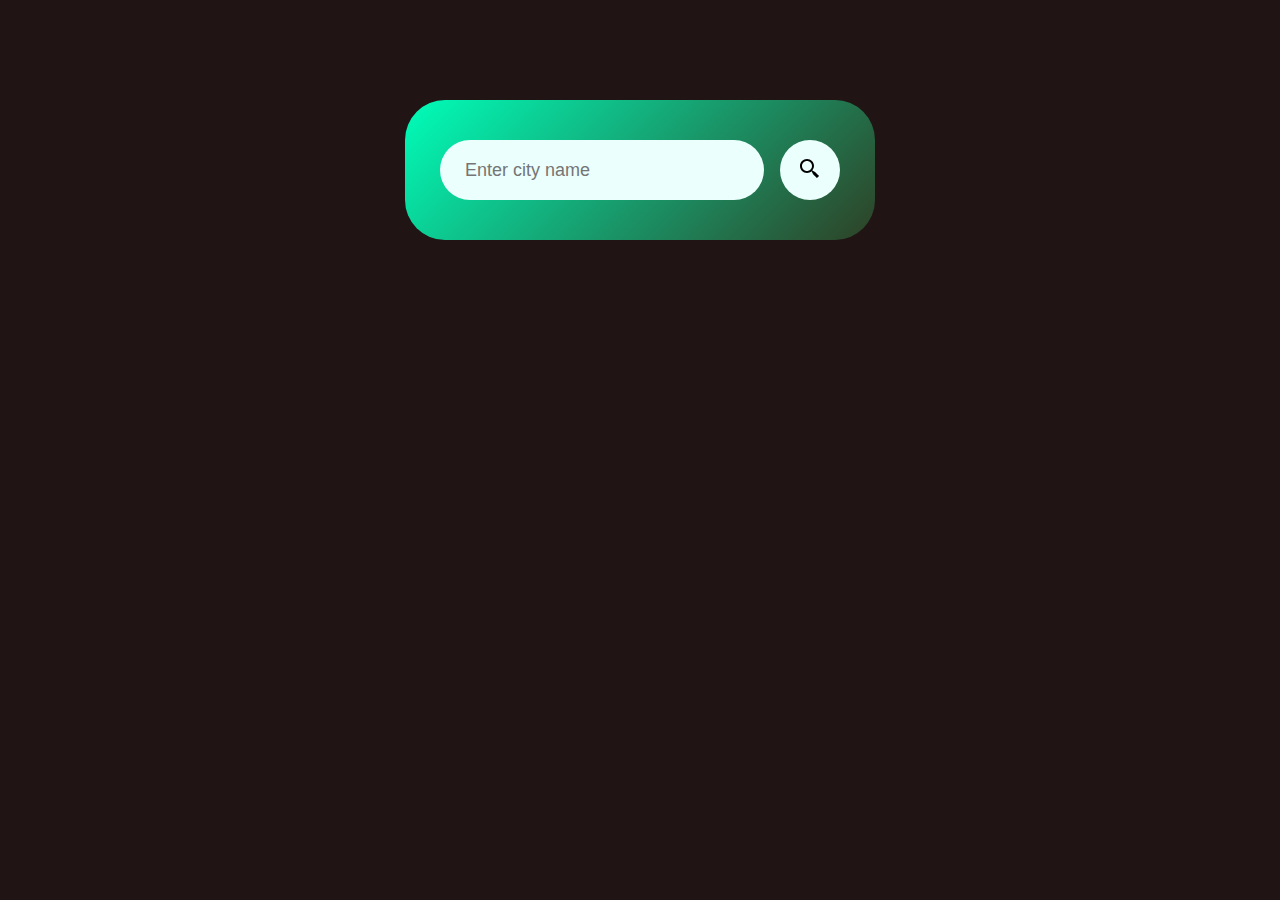
==== Weather App/index.html @ 80992bbb "Input & search added" ====
<!DOCTYPE html>
<html lang="en">
<head>
    <meta charset="UTF-8">
    <meta name="viewport" content="width=device-width, initial-scale=1.0">
    <title>Weather App</title>
    
    <link rel="stylesheet" href="style.css">
</head>
<body>
    <div class="card">
        <div class="search">
            <input type="text" placeholder="Enter city name" spellcheck="false">
            <button><img src="images/search.png" alt=""></button>
        </div>
    </div>
    
</body>
</html>
---- Weather App/style.css ----
*
{
    margin: 0;
    padding: 0;
    font-family: 'Poppins', sans-serif;
    box-sizing: border-box;
}
body
{

    background: #201414;
}
.card
{
    width: 90%;
    max-width: 470px;
    background: linear-gradient(135deg, #00feba, #5b54);
    color: #fff;
    margin: 100px auto 0;
    border-radius: 40px;
    padding: 40px 35px;
    text-align: center;
}
.search
{
    width: 100%;
    display: flex;
    align-items: center;
    justify-content: space-between;

}
.search input
{
    border: 0;
   outline: 0;
   background: #ebfffc;
   color: #555;
   padding: 10px 25px ;
   height: 60px;
   border-radius: 30px;
   flex: 1;
   margin-right: 16px;
   font-size: 18px;
   
}
.search button
{
    border: 0;
    outline: 0;
    background: #ebfffc;
    border-radius: 50%;
    width: 60px;
    height: 60px;
    cursor: pointer;
}
.search button
{
width: 60px;

}
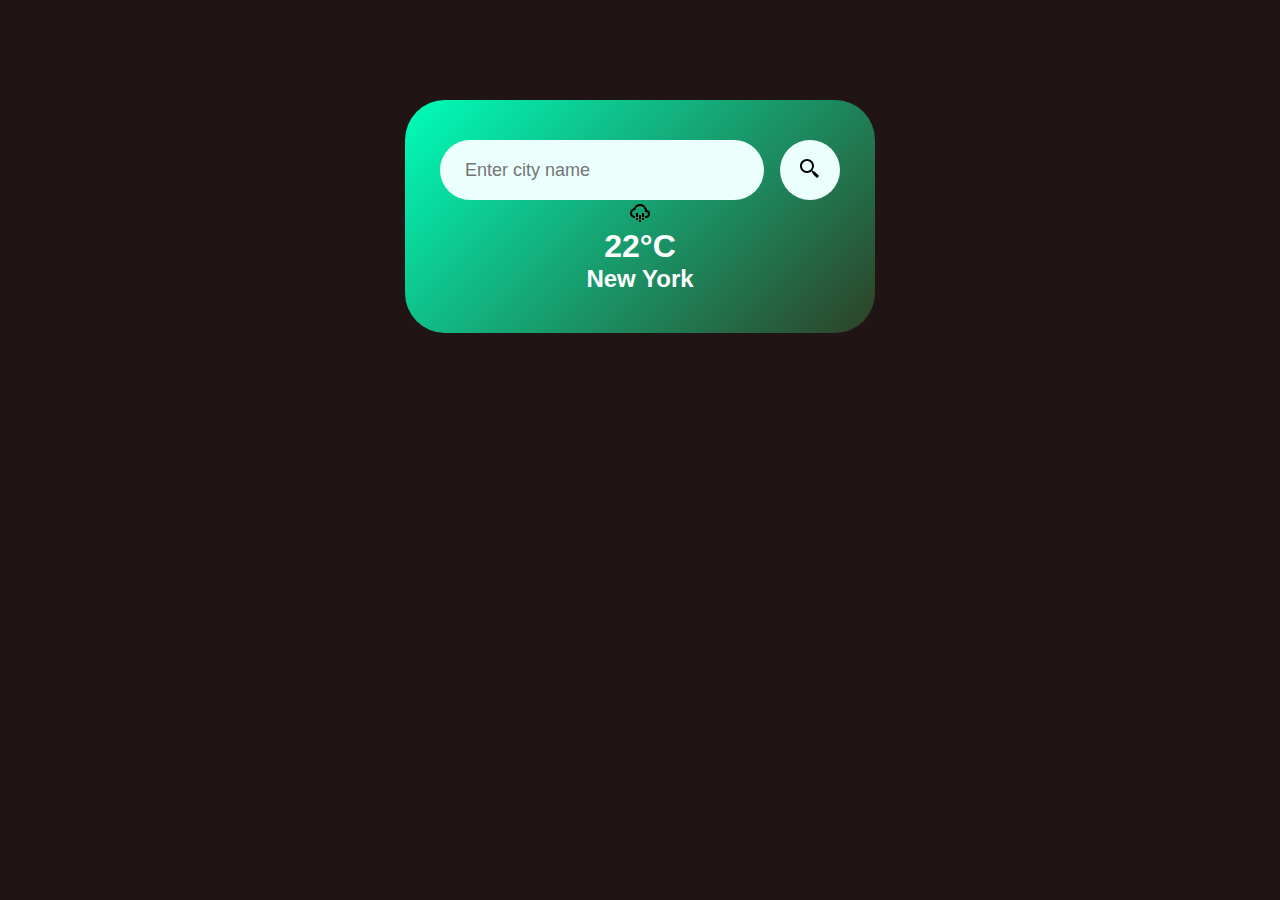
==== commit ad88bf9f: "City added" ====
--- a/Weather App/index.html
+++ b/Weather App/index.html
@@ -13,6 +13,11 @@
             <input type="text" placeholder="Enter city name" spellcheck="false">
             <button><img src="images/search.png" alt=""></button>
         </div>
+        <div class="weather">
+            <img src="images/rain.png" class="weather-icon">
+            <h1 class="temp">22°C</h1>
+            <h2 class="city">New York</h2>
+        </div>
     </div>
     
 </body>
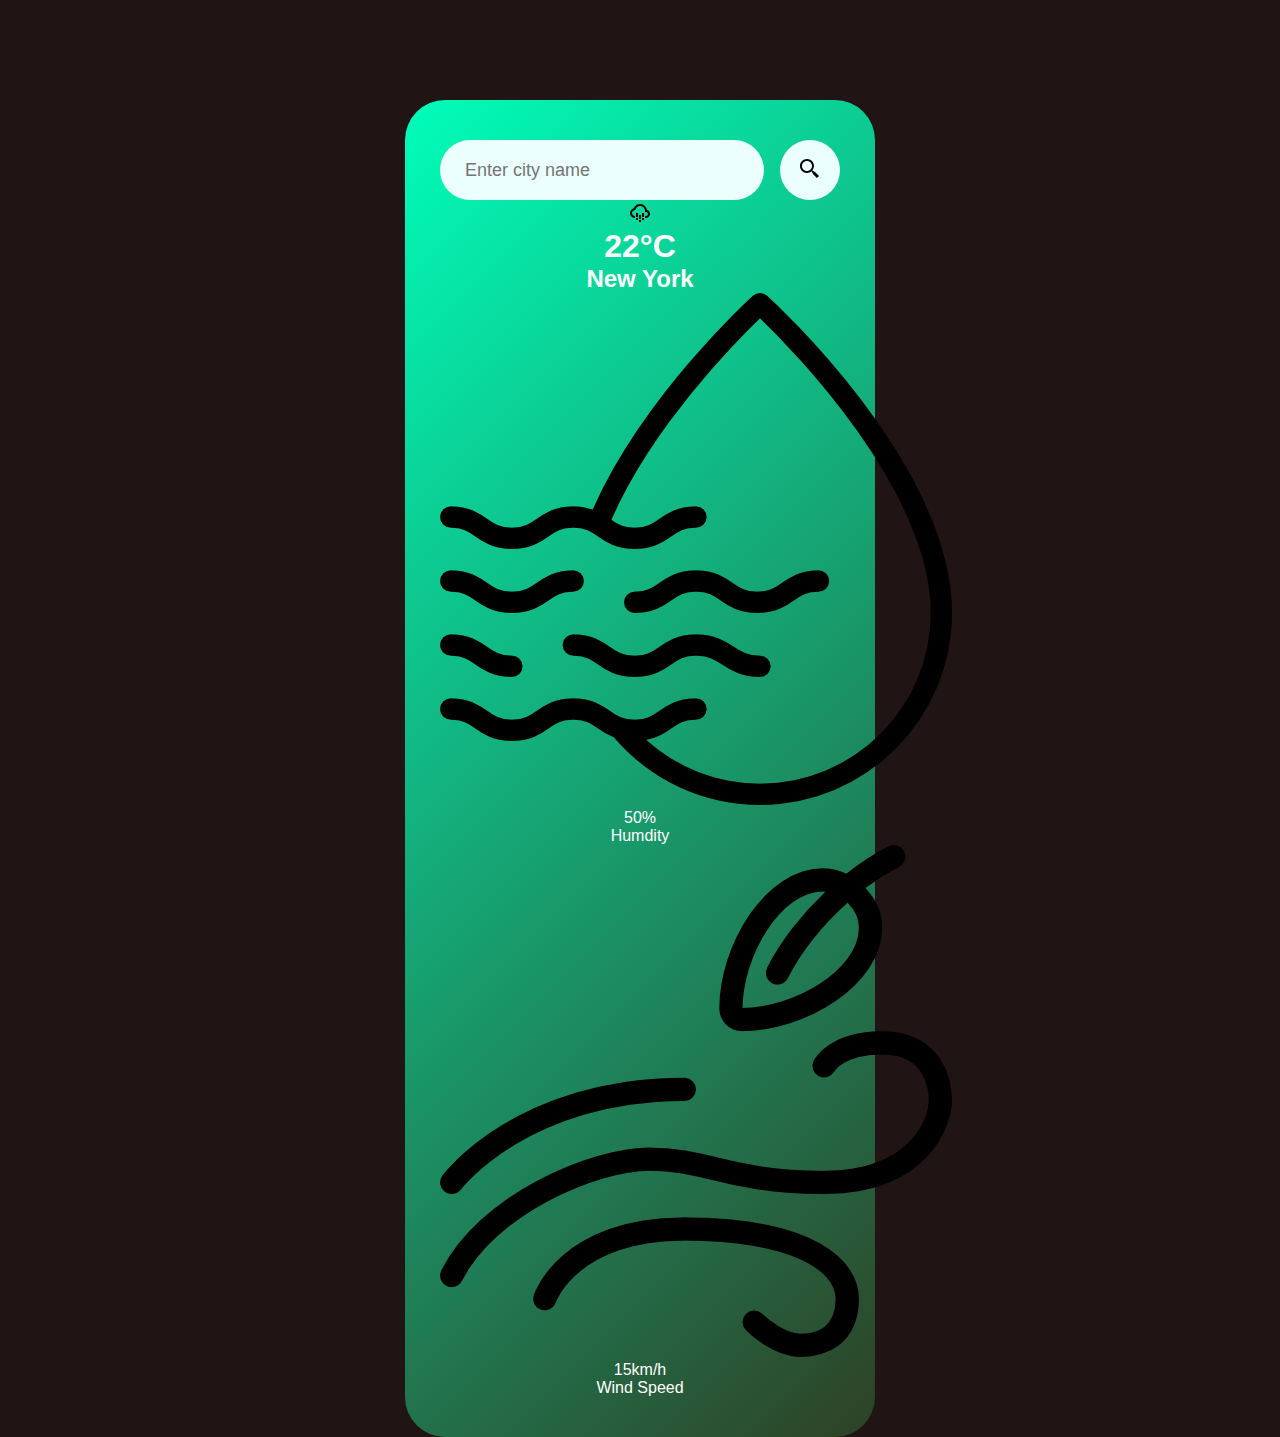
==== commit c52b5170: "Icons added" ====
--- a/Weather App/index.html
+++ b/Weather App/index.html
@@ -17,6 +17,22 @@
             <img src="images/rain.png" class="weather-icon">
             <h1 class="temp">22°C</h1>
             <h2 class="city">New York</h2>
+            <div class="details">
+                <div class="col">
+                    <img src="images/humidity.png" alt="">
+                    <div>
+                        <p class="humidity">50%</p>
+                        <p>Humdity</p>
+                    </div>
+                </div>
+                <div class="col">
+                    <img src="images/wind.png" alt="">
+                    <div>
+                        <p class="wind">15km/h</p>
+                        <p>Wind Speed</p>
+                    </div>
+                </div>
+            </div>
         </div>
     </div>
     
